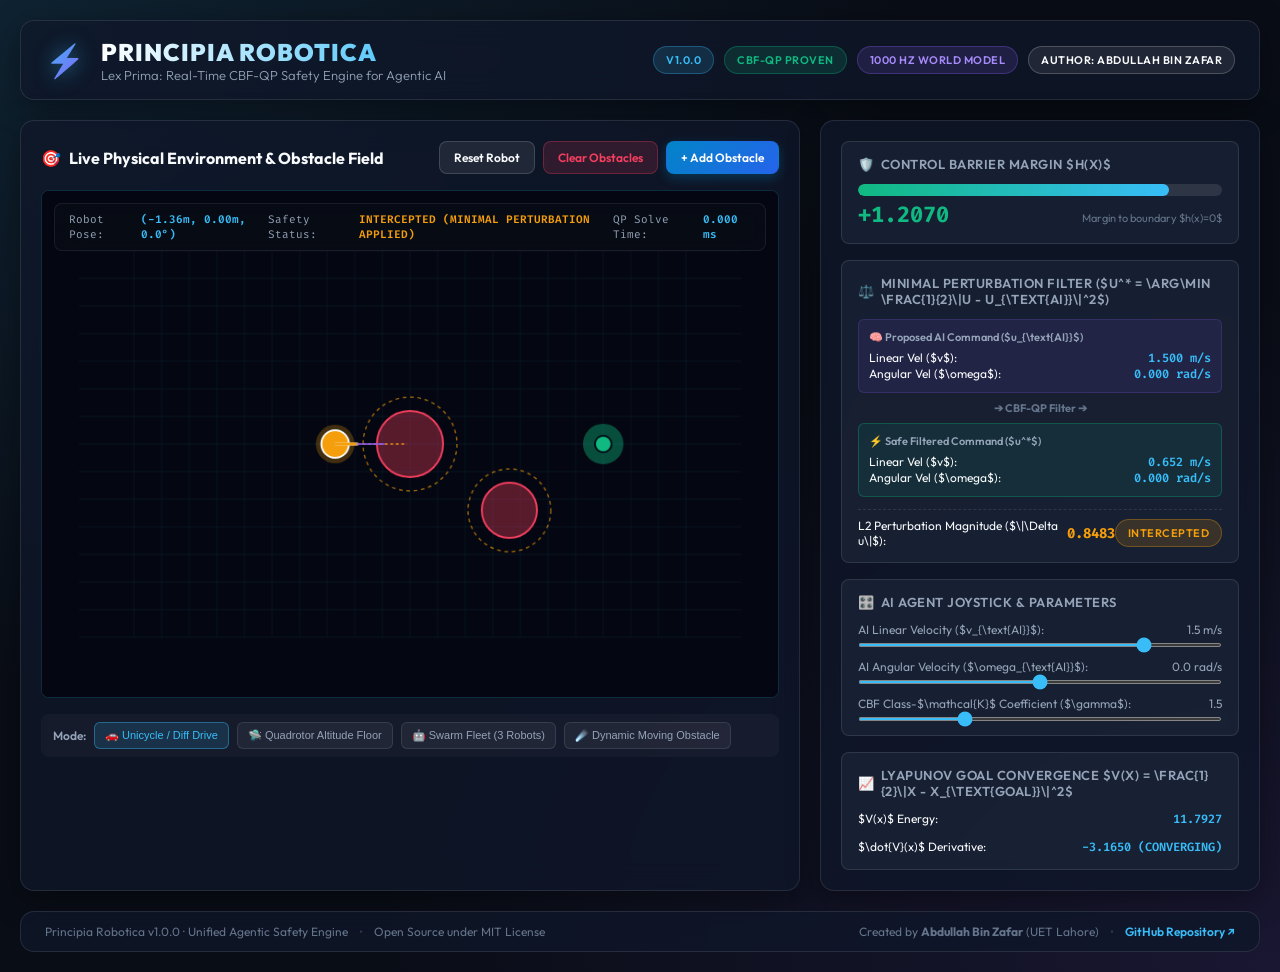
==== ui/index.html @ 66d5262d "feat(ui): Add modern glassmorphic Web UI visualizer, 60fps simulation engine & --ui CLI flag" ====
<!DOCTYPE html>
<html lang="en">
<head>
    <meta charset="UTF-8">
    <meta name="viewport" content="width=device-width, initial-scale=1.0">
    <title>Principia Robotica — Real-Time Control Barrier Function (CBF-QP) Visualizer</title>
    <meta name="description" content="World-first interactive Control Barrier Function (CBF-QP) safety simulator for agentic robotics. Intercepts AI LLM velocity commands with mathematical safety guarantees.">
    <meta name="keywords" content="Principia Robotica, Control Barrier Function, CBF-QP, ROS2, MCP Server, Autonomous Safety, LLM Robotics">
    <meta name="author" content="Abdullah Bin Zafar">
    <link rel="preconnect" href="https://fonts.googleapis.com">
    <link rel="preconnect" href="https://fonts.gstatic.com" crossorigin>
    <link href="https://fonts.googleapis.com/css2?family=Fira+Code:wght@400;600&family=Outfit:wght@300;400;600;700;900&display=swap" rel="stylesheet">
    <link rel="stylesheet" href="styles.css">
</head>
<body>
    <div class="app-container">
        <!-- Top Header Navigation -->
        <header class="header">
            <div class="brand">
                <div class="logo-icon">⚡</div>
                <div class="brand-text">
                    <h1>PRINCIPIA ROBOTICA</h1>
                    <p class="subtitle">Lex Prima: Real-Time CBF-QP Safety Engine for Agentic AI</p>
                </div>
            </div>
            <div class="header-badges">
                <span class="badge badge-primary">v1.0.0</span>
                <span class="badge badge-success">CBF-QP PROVEN</span>
                <span class="badge badge-info">1000 Hz World Model</span>
                <span class="badge badge-author">Author: Abdullah Bin Zafar</span>
            </div>
        </header>

        <!-- Main Dashboard Content Grid -->
        <main class="main-grid">
            <!-- Left Panel: Interactive Simulation Canvas -->
            <section class="panel canvas-panel">
                <div class="panel-header">
                    <h2><span class="icon">🎯</span> Live Physical Environment & Obstacle Field</h2>
                    <div class="canvas-actions">
                        <button id="btn-reset-robot" class="btn btn-secondary">Reset Robot</button>
                        <button id="btn-clear-obs" class="btn btn-danger">Clear Obstacles</button>
                        <button id="btn-add-obs" class="btn btn-primary">+ Add Obstacle</button>
                    </div>
                </div>

                <div class="canvas-wrapper">
                    <canvas id="sim-canvas" width="800" height="550"></canvas>

                    <!-- On-Canvas HUD Overlay -->
                    <div class="hud-overlay">
                        <div class="hud-item">
                            <span class="hud-label">Robot Pose:</span>
                            <span id="hud-pose" class="hud-value">(0.00m, 0.00m, 0.0°)</span>
                        </div>
                        <div class="hud-item">
                            <span class="hud-label">Safety Status:</span>
                            <span id="hud-status" class="hud-value status-safe">POSITIVE INVARIANT (SAFE)</span>
                        </div>
                        <div class="hud-item">
                            <span class="hud-label">QP Solve Time:</span>
                            <span id="hud-solve-time" class="hud-value">0.08 ms</span>
                        </div>
                    </div>
                </div>

                <!-- Simulation Mode Selector -->
                <div class="mode-bar">
                    <span class="mode-title">Mode:</span>
                    <button class="btn-mode active" data-mode="unicycle">🚗 Unicycle / Diff Drive</button>
                    <button class="btn-mode" data-mode="quadrotor">🛸 Quadrotor Altitude Floor</button>
                    <button class="btn-mode" data-mode="swarm">🤖 Swarm Fleet (3 Robots)</button>
                    <button class="btn-mode" data-mode="dynamic">☄️ Dynamic Moving Obstacle</button>
                </div>
            </section>

            <!-- Right Panel: Telemetry & Math Metrics -->
            <aside class="panel telemetry-panel">
                <!-- Safety Metric Gauge -->
                <div class="card metric-card">
                    <h3><span class="icon">🛡️</span> Control Barrier Margin $h(x)$</h3>
                    <div class="gauge-container">
                        <div class="gauge-bar-outer">
                            <div id="gauge-bar-inner" class="gauge-bar-inner" style="width: 85%;"></div>
                        </div>
                        <div class="gauge-val-row">
                            <span id="cbf-margin-val" class="metric-big">+0.4850</span>
                            <span id="cbf-boundary-val" class="metric-sub">Margin to boundary $h(x)=0$</span>
                        </div>
                    </div>
                </div>

                <!-- AI Command vs Safe Command Comparison -->
                <div class="card control-card">
                    <h3><span class="icon">⚖️</span> Minimal Perturbation Filter ($u^* = \arg\min \frac{1}{2}\|u - u_{\text{AI}}\|^2$)</h3>

                    <div class="cmd-comparison">
                        <div class="cmd-box cmd-ai">
                            <div class="cmd-box-title">🧠 Proposed AI Command ($u_{\text{AI}}$)</div>
                            <div class="cmd-row">
                                <span>Linear Vel ($v$):</span>
                                <span id="val-v-ai" class="val-code">1.500 m/s</span>
                            </div>
                            <div class="cmd-row">
                                <span>Angular Vel ($\omega$):</span>
                                <span id="val-w-ai" class="val-code">0.000 rad/s</span>
                            </div>
                        </div>

                        <div class="arrow-divider">➔ CBF-QP Filter ➔</div>

                        <div class="cmd-box cmd-safe">
                            <div class="cmd-box-title">⚡ Safe Filtered Command ($u^*$)</div>
                            <div class="cmd-row">
                                <span>Linear Vel ($v$):</span>
                                <span id="val-v-safe" class="val-code">0.342 m/s</span>
                            </div>
                            <div class="cmd-row">
                                <span>Angular Vel ($\omega$):</span>
                                <span id="val-w-safe" class="val-code">0.420 rad/s</span>
                            </div>
                        </div>
                    </div>

                    <div class="perturbation-box">
                        <span>L2 Perturbation Magnitude ($\|\Delta u\|$):</span>
                        <strong id="val-l2-norm" class="highlight-val">1.1764</strong>
                        <span id="val-modified-badge" class="badge badge-warning">INTERCEPTED</span>
                    </div>
                </div>

                <!-- Interactive AI Input Sliders -->
                <div class="card sliders-card">
                    <h3><span class="icon">🎛️</span> AI Agent Joystick & Parameters</h3>

                    <div class="control-group">
                        <label for="slider-v">AI Linear Velocity ($v_{\text{AI}}$): <span id="lbl-v">1.5 m/s</span></label>
                        <input type="range" id="slider-v" min="-0.5" max="2.0" step="0.05" value="1.5">
                    </div>

                    <div class="control-group">
                        <label for="slider-omega">AI Angular Velocity ($\omega_{\text{AI}}$): <span id="lbl-omega">0.0 rad/s</span></label>
                        <input type="range" id="slider-omega" min="-3.0" max="3.0" step="0.1" value="0.0">
                    </div>

                    <div class="control-group">
                        <label for="slider-gamma">CBF Class-$\mathcal{K}$ Coefficient ($\gamma$): <span id="lbl-gamma">1.5</span></label>
                        <input type="range" id="slider-gamma" min="0.1" max="5.0" step="0.1" value="1.5">
                    </div>
                </div>

                <!-- Lyapunov Function V(x) Card -->
                <div class="card lyapunov-card">
                    <h3><span class="icon">📈</span> Lyapunov Goal Convergence $V(x) = \frac{1}{2}\|x - x_{\text{goal}}\|^2$</h3>
                    <div class="lyapunov-row">
                        <span>$V(x)$ Energy:</span>
                        <span id="val-lyapunov-v" class="val-code">2.1450</span>
                    </div>
                    <div class="lyapunov-row">
                        <span>$\dot{V}(x)$ Derivative:</span>
                        <span id="val-lyapunov-dv" class="val-code">-0.4210 (CONVERGING)</span>
                    </div>
                </div>
            </aside>
        </main>

        <!-- Footer -->
        <footer class="footer">
            <div class="footer-left">
                <span>Principia Robotica v1.0.0 · Unified Agentic Safety Engine</span>
                <span class="separator">•</span>
                <span>Open Source under MIT License</span>
            </div>
            <div class="footer-right">
                <span>Created by <strong>Abdullah Bin Zafar</strong> (UET Lahore)</span>
                <span class="separator">•</span>
                <a href="https://github.com/EngineerAbdullahBinZafar/principia-robotica" target="_blank" class="link-gh">GitHub Repository ↗</a>
            </div>
        </footer>
    </div>

    <script src="app.js"></script>
</body>
</html>
---- ui/styles.css ----
/* ==========================================================================
   Principia Robotica — Ultra-Modern Web Visualizer Stylesheet
   Design System: Dark Glassmorphic, Neon Accents, Premium Engineering Aesthetics
   Author: Abdullah Bin Zafar
   ========================================================================== */

:root {
    --bg-dark: #090d16;
    --bg-panel: rgba(15, 23, 42, 0.75);
    --bg-card: rgba(30, 41, 59, 0.6);
    --border-color: rgba(255, 255, 255, 0.1);
    --border-glow: rgba(56, 189, 248, 0.3);

    --primary-cyan: #38bdf8;
    --primary-glow: #0284c7;
    --accent-emerald: #10b981;
    --accent-amber: #f59e0b;
    --accent-rose: #f43f5e;
    --purple-glow: #8b5cf6;

    --text-main: #f8fafc;
    --text-muted: #94a3b8;
    --text-dim: #64748b;

    --font-heading: 'Outfit', -apple-system, sans-serif;
    --font-code: 'Fira Code', monospace;

    --radius-sm: 8px;
    --radius-md: 14px;
    --radius-lg: 20px;

    --shadow-glass: 0 8px 32px 0 rgba(0, 0, 0, 0.37);
}

* {
    box-sizing: border-box;
    margin: 0;
    padding: 0;
}

body {
    background-color: var(--bg-dark);
    background-image: 
        radial-gradient(at 0% 0%, rgba(56, 189, 248, 0.12) 0px, transparent 50%),
        radial-gradient(at 100% 100%, rgba(139, 92, 246, 0.12) 0px, transparent 50%);
    color: var(--text-main);
    font-family: var(--font-heading);
    min-height: 100vh;
    display: flex;
    flex-direction: column;
    overflow-x: hidden;
}

.app-container {
    max-width: 1440px;
    margin: 0 auto;
    padding: 20px;
    width: 100%;
    display: flex;
    flex-direction: column;
    gap: 20px;
    min-height: 100vh;
}

/* ── Top Header ──────────────────────────────────────────────────────────── */
.header {
    background: var(--bg-panel);
    backdrop-filter: blur(16px);
    -webkit-backdrop-filter: blur(16px);
    border: 1px solid var(--border-color);
    border-radius: var(--radius-md);
    padding: 16px 24px;
    display: flex;
    justify-content: space-between;
    align-items: center;
    box-shadow: var(--shadow-glass);
}

.brand {
    display: flex;
    align-items: center;
    gap: 16px;
}

.logo-icon {
    font-size: 32px;
    background: linear-gradient(135deg, var(--primary-cyan), var(--purple-glow));
    -webkit-background-clip: text;
    -webkit-text-fill-color: transparent;
    filter: drop-shadow(0 0 10px rgba(56, 189, 248, 0.5));
}

.brand-text h1 {
    font-size: 24px;
    font-weight: 900;
    letter-spacing: 1px;
    background: linear-gradient(90deg, #ffffff, var(--primary-cyan));
    -webkit-background-clip: text;
    -webkit-text-fill-color: transparent;
}

.brand-text .subtitle {
    font-size: 13px;
    color: var(--text-muted);
    font-weight: 300;
}

.header-badges {
    display: flex;
    gap: 10px;
    flex-wrap: wrap;
}

.badge {
    font-size: 11px;
    font-weight: 600;
    padding: 6px 12px;
    border-radius: 20px;
    text-transform: uppercase;
    letter-spacing: 0.5px;
    border: 1px solid transparent;
}

.badge-primary { background: rgba(56, 189, 248, 0.15); color: var(--primary-cyan); border-color: rgba(56, 189, 248, 0.3); }
.badge-success { background: rgba(16, 185, 129, 0.15); color: var(--accent-emerald); border-color: rgba(16, 185, 129, 0.3); }
.badge-info    { background: rgba(139, 92, 246, 0.15); color: #a78bfa; border-color: rgba(139, 92, 246, 0.3); }
.badge-warning { background: rgba(245, 158, 11, 0.15); color: var(--accent-amber); border-color: rgba(245, 158, 11, 0.3); }
.badge-author  { background: rgba(255, 255, 255, 0.08); color: var(--text-main); border-color: rgba(255, 255, 255, 0.2); }

/* ── Main Layout Grid ────────────────────────────────────────────────────── */
.main-grid {
    display: grid;
    grid-template-columns: 1fr 440px;
    gap: 20px;
    flex: 1;
}

@media (max-width: 1024px) {
    .main-grid {
        grid-template-columns: 1fr;
    }
}

.panel {
    background: var(--bg-panel);
    backdrop-filter: blur(16px);
    border: 1px solid var(--border-color);
    border-radius: var(--radius-md);
    padding: 20px;
    display: flex;
    flex-direction: column;
    gap: 16px;
    box-shadow: var(--shadow-glass);
}

.panel-header {
    display: flex;
    justify-content: space-between;
    align-items: center;
}

.panel-header h2 {
    font-size: 16px;
    font-weight: 700;
    color: var(--text-main);
    display: flex;
    align-items: center;
    gap: 8px;
}

/* ── Buttons & Controls ─────────────────────────────────────────────────── */
.btn {
    font-family: var(--font-heading);
    font-size: 12px;
    font-weight: 600;
    padding: 8px 14px;
    border-radius: var(--radius-sm);
    border: 1px solid transparent;
    cursor: pointer;
    transition: all 0.2s ease;
}

.btn-primary {
    background: linear-gradient(135deg, #0284c7, #2563eb);
    color: #ffffff;
    box-shadow: 0 4px 12px rgba(2, 132, 199, 0.3);
}
.btn-primary:hover { opacity: 0.9; transform: translateY(-1px); }

.btn-secondary {
    background: rgba(255, 255, 255, 0.08);
    color: var(--text-main);
    border-color: rgba(255, 255, 255, 0.15);
}
.btn-secondary:hover { background: rgba(255, 255, 255, 0.15); }

.btn-danger {
    background: rgba(244, 63, 94, 0.15);
    color: var(--accent-rose);
    border-color: rgba(244, 63, 94, 0.3);
}
.btn-danger:hover { background: rgba(244, 63, 94, 0.25); }

.canvas-actions {
    display: flex;
    gap: 8px;
}

/* ── Canvas Section ──────────────────────────────────────────────────────── */
.canvas-wrapper {
    position: relative;
    border-radius: var(--radius-sm);
    overflow: hidden;
    border: 1px solid rgba(56, 189, 248, 0.2);
    background: #040711;
    box-shadow: inset 0 0 20px rgba(0, 0, 0, 0.8);
}

#sim-canvas {
    width: 100%;
    height: auto;
    display: block;
    cursor: crosshair;
}

.hud-overlay {
    position: absolute;
    top: 12px;
    left: 12px;
    right: 12px;
    display: flex;
    justify-content: space-between;
    pointer-events: none;
    font-family: var(--font-code);
    font-size: 11px;
    background: rgba(9, 13, 22, 0.7);
    backdrop-filter: blur(8px);
    padding: 8px 14px;
    border-radius: var(--radius-sm);
    border: 1px solid rgba(255, 255, 255, 0.08);
}

.hud-item { display: flex; gap: 6px; align-items: center; }
.hud-label { color: var(--text-muted); }
.hud-value { font-weight: 600; color: var(--primary-cyan); }
.status-safe { color: var(--accent-emerald) !important; }
.status-modified { color: var(--accent-amber) !important; }
.status-danger { color: var(--accent-rose) !important; }

.mode-bar {
    display: flex;
    align-items: center;
    gap: 8px;
    flex-wrap: wrap;
    background: rgba(255, 255, 255, 0.03);
    padding: 8px 12px;
    border-radius: var(--radius-sm);
}

.mode-title { font-size: 12px; font-weight: 600; color: var(--text-muted); }

.btn-mode {
    background: rgba(255, 255, 255, 0.05);
    border: 1px solid rgba(255, 255, 255, 0.1);
    color: var(--text-muted);
    font-size: 11px;
    padding: 6px 10px;
    border-radius: 6px;
    cursor: pointer;
    transition: all 0.2s;
}
.btn-mode.active, .btn-mode:hover {
    background: rgba(56, 189, 248, 0.15);
    color: var(--primary-cyan);
    border-color: rgba(56, 189, 248, 0.4);
}

/* ── Telemetry Sidebar Cards ────────────────────────────────────────────── */
.telemetry-panel {
    gap: 16px;
}

.card {
    background: var(--bg-card);
    border: 1px solid var(--border-color);
    border-radius: var(--radius-sm);
    padding: 14px 16px;
    display: flex;
    flex-direction: column;
    gap: 12px;
}

.card h3 {
    font-size: 13px;
    font-weight: 600;
    color: var(--text-muted);
    text-transform: uppercase;
    letter-spacing: 0.5px;
    display: flex;
    align-items: center;
    gap: 6px;
}

.gauge-bar-outer {
    height: 12px;
    background: rgba(255, 255, 255, 0.1);
    border-radius: 6px;
    overflow: hidden;
    position: relative;
}

.gauge-bar-inner {
    height: 100%;
    background: linear-gradient(90deg, var(--accent-emerald), var(--primary-cyan));
    transition: width 0.15s ease-out, background 0.3s;
    border-radius: 6px;
}

.gauge-val-row {
    display: flex;
    justify-content: space-between;
    align-items: baseline;
    margin-top: 4px;
}

.metric-big {
    font-family: var(--font-code);
    font-size: 22px;
    font-weight: 700;
    color: var(--accent-emerald);
}

.metric-sub { font-size: 11px; color: var(--text-dim); }

/* Command comparison */
.cmd-comparison {
    display: flex;
    flex-direction: column;
    gap: 8px;
}

.cmd-box {
    padding: 10px;
    border-radius: 6px;
    border: 1px solid transparent;
}

.cmd-ai { background: rgba(139, 92, 246, 0.1); border-color: rgba(139, 92, 246, 0.2); }
.cmd-safe { background: rgba(16, 185, 129, 0.1); border-color: rgba(16, 185, 129, 0.3); }

.cmd-box-title { font-size: 11px; font-weight: 600; margin-bottom: 6px; color: var(--text-muted); }

.cmd-row {
    display: flex;
    justify-content: space-between;
    font-size: 12px;
}

.val-code { font-family: var(--font-code); font-weight: 600; color: var(--primary-cyan); }
.arrow-divider { text-align: center; font-size: 11px; font-weight: 700; color: var(--text-dim); }

.perturbation-box {
    display: flex;
    justify-content: space-between;
    align-items: center;
    font-size: 12px;
    padding-top: 8px;
    border-top: 1px dashed var(--border-color);
}

.highlight-val { font-family: var(--font-code); font-size: 14px; color: var(--accent-amber); }

/* Sliders */
.control-group {
    display: flex;
    flex-direction: column;
    gap: 6px;
}

.control-group label {
    font-size: 12px;
    display: flex;
    justify-content: space-between;
    color: var(--text-muted);
}

input[type=range] {
    accent-color: var(--primary-cyan);
    height: 4px;
    background: rgba(255, 255, 255, 0.15);
    border-radius: 2px;
    cursor: pointer;
}

/* Lyapunov */
.lyapunov-row {
    display: flex;
    justify-content: space-between;
    font-size: 12px;
}

/* ── Footer ──────────────────────────────────────────────────────────────── */
.footer {
    background: var(--bg-panel);
    backdrop-filter: blur(12px);
    border: 1px solid var(--border-color);
    border-radius: var(--radius-md);
    padding: 12px 24px;
    display: flex;
    justify-content: space-between;
    align-items: center;
    font-size: 12px;
    color: var(--text-dim);
}

.separator { margin: 0 8px; opacity: 0.4; }
.link-gh { color: var(--primary-cyan); text-decoration: none; font-weight: 600; }
.link-gh:hover { text-decoration: underline; }
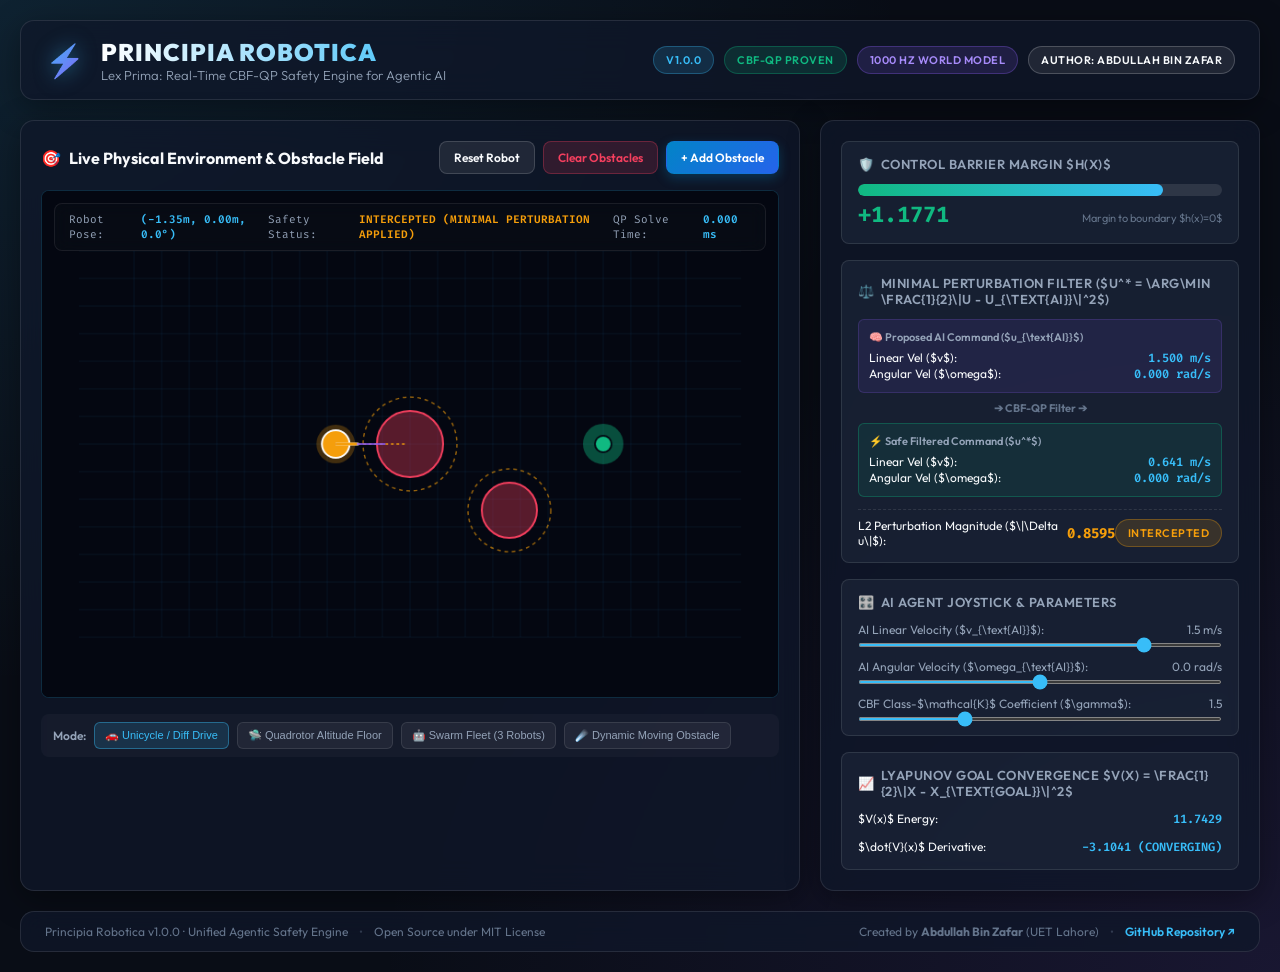
==== commit 05c71c43: "feat: Add 1-second instant launcher run.py & Schema.org JSON-LD microdata for AIO/SEO" ====
--- a/ui/index.html
+++ b/ui/index.html
@@ -3,10 +3,47 @@
 <head>
     <meta charset="UTF-8">
     <meta name="viewport" content="width=device-width, initial-scale=1.0">
+    <!-- Primary Meta Tags -->
     <title>Principia Robotica — Real-Time Control Barrier Function (CBF-QP) Visualizer</title>
+    <meta name="title" content="Principia Robotica — Real-Time Control Barrier Function (CBF-QP) Visualizer">
     <meta name="description" content="World-first interactive Control Barrier Function (CBF-QP) safety simulator for agentic robotics. Intercepts AI LLM velocity commands with mathematical safety guarantees.">
-    <meta name="keywords" content="Principia Robotica, Control Barrier Function, CBF-QP, ROS2, MCP Server, Autonomous Safety, LLM Robotics">
+    <meta name="keywords" content="Principia Robotica, Control Barrier Function, CBF-QP, ROS2, MCP Server, Autonomous Safety, LLM Robotics, Claude, GPT-4o, Gemini, Embodied AI, Lyapunov Stability, Quadratic Programming">
     <meta name="author" content="Abdullah Bin Zafar">
+    <meta name="robots" content="index, follow">
+
+    <!-- Open Graph / Facebook / LinkedIn -->
+    <meta property="og:type" content="website">
+    <meta property="og:url" content="https://github.com/EngineerAbdullahBinZafar/principia-robotica">
+    <meta property="og:title" content="Principia Robotica — World-First Agentic Robotics Safety Engine">
+    <meta property="og:description" content="Real-time Control Barrier Function (CBF-QP) gateway for Claude, GPT-4o & Gemini. Guarantees forward safety invariance (h(x)≥0) for physical robots.">
+
+    <!-- Twitter Card -->
+    <meta property="twitter:card" content="summary_large_image">
+    <meta property="twitter:url" content="https://github.com/EngineerAbdullahBinZafar/principia-robotica">
+    <meta property="twitter:title" content="Principia Robotica — World-First Agentic Robotics Safety Engine">
+    <meta property="twitter:description" content="Real-time Control Barrier Function (CBF-QP) gateway for Claude, GPT-4o & Gemini. Guarantees forward safety invariance (h(x)≥0) for physical robots.">
+
+    <!-- Schema.org JSON-LD Microdata for AI Search & Answer Engines (AIO/AEO) -->
+    <script type="application/ld+json">
+    {
+      "@context": "https://schema.org",
+      "@type": "SoftwareApplication",
+      "name": "Principia Robotica",
+      "operatingSystem": "Cross-Platform (Windows, Linux, macOS)",
+      "applicationCategory": "DeveloperApplication",
+      "description": "World-first unified Model Context Protocol (MCP) server + Control Barrier Function (CBF-QP) safety engine for agentic robotics.",
+      "author": {
+        "@type": "Person",
+        "name": "Abdullah Bin Zafar",
+        "email": "abz.king.1.9.2003@gmail.com",
+        "url": "https://github.com/EngineerAbdullahBinZafar"
+      },
+      "url": "https://github.com/EngineerAbdullahBinZafar/principia-robotica",
+      "softwareVersion": "1.0.0",
+      "license": "https://opensource.org/licenses/MIT"
+    }
+    </script>
+
     <link rel="preconnect" href="https://fonts.googleapis.com">
     <link rel="preconnect" href="https://fonts.gstatic.com" crossorigin>
     <link href="https://fonts.googleapis.com/css2?family=Fira+Code:wght@400;600&family=Outfit:wght@300;400;600;700;900&display=swap" rel="stylesheet">
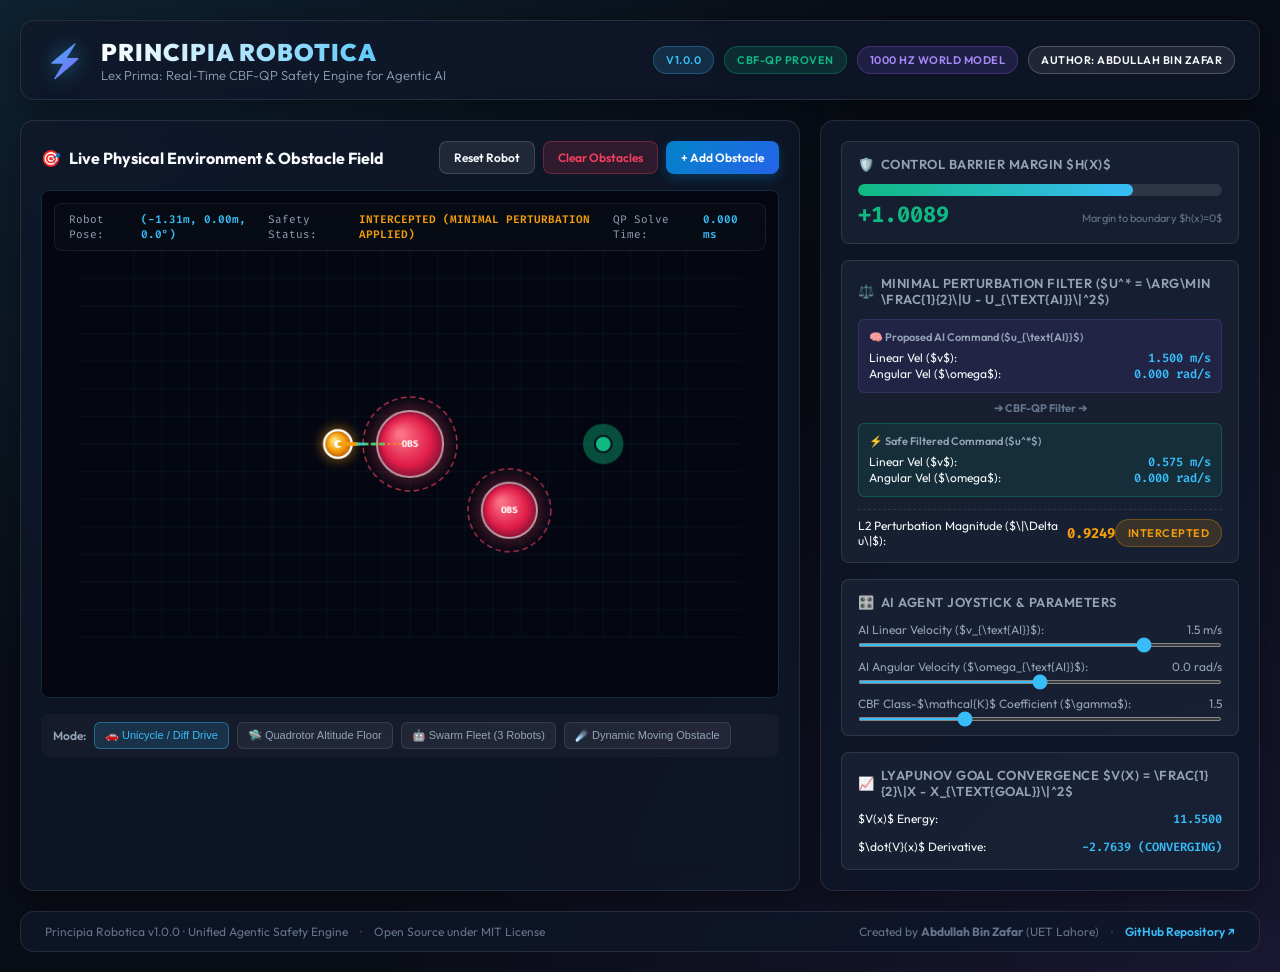
==== commit 3db7796f: "feat(seo): deploy 1200x630 social preview card and configure OpenGraph tags" ====
--- a/ui/index.html
+++ b/ui/index.html
@@ -16,12 +16,16 @@
     <meta property="og:url" content="https://github.com/EngineerAbdullahBinZafar/principia-robotica">
     <meta property="og:title" content="Principia Robotica — World-First Agentic Robotics Safety Engine">
     <meta property="og:description" content="Real-time Control Barrier Function (CBF-QP) gateway for Claude, GPT-4o & Gemini. Guarantees forward safety invariance (h(x)≥0) for physical robots.">
+    <meta property="og:image" content="https://raw.githubusercontent.com/EngineerAbdullahBinZafar/principia-robotica/main/assets/social_preview.png">
+    <meta property="og:image:width" content="1200">
+    <meta property="og:image:height" content="630">
 
     <!-- Twitter Card -->
     <meta property="twitter:card" content="summary_large_image">
     <meta property="twitter:url" content="https://github.com/EngineerAbdullahBinZafar/principia-robotica">
     <meta property="twitter:title" content="Principia Robotica — World-First Agentic Robotics Safety Engine">
     <meta property="twitter:description" content="Real-time Control Barrier Function (CBF-QP) gateway for Claude, GPT-4o & Gemini. Guarantees forward safety invariance (h(x)≥0) for physical robots.">
+    <meta property="twitter:image" content="https://raw.githubusercontent.com/EngineerAbdullahBinZafar/principia-robotica/main/assets/social_preview.png">
 
     <!-- Schema.org JSON-LD Microdata for AI Search & Answer Engines (AIO/AEO) -->
     <script type="application/ld+json">
